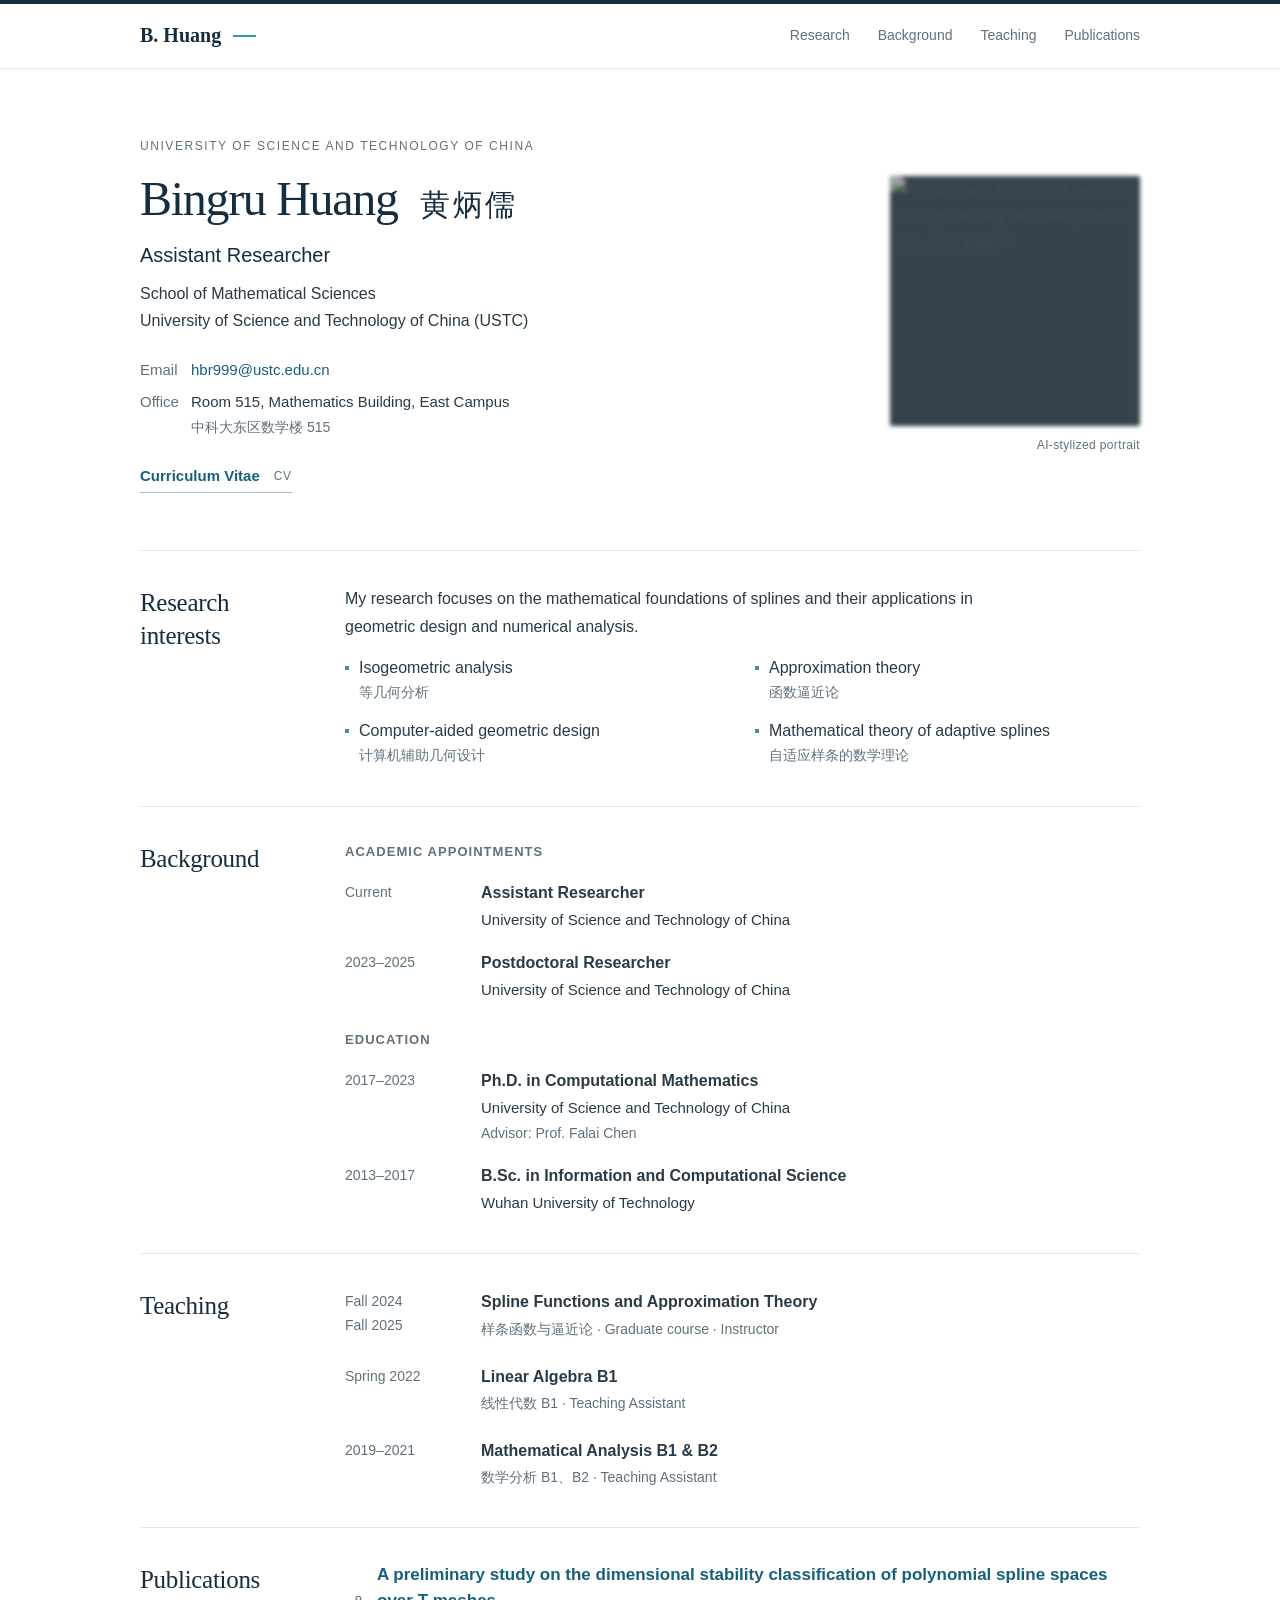
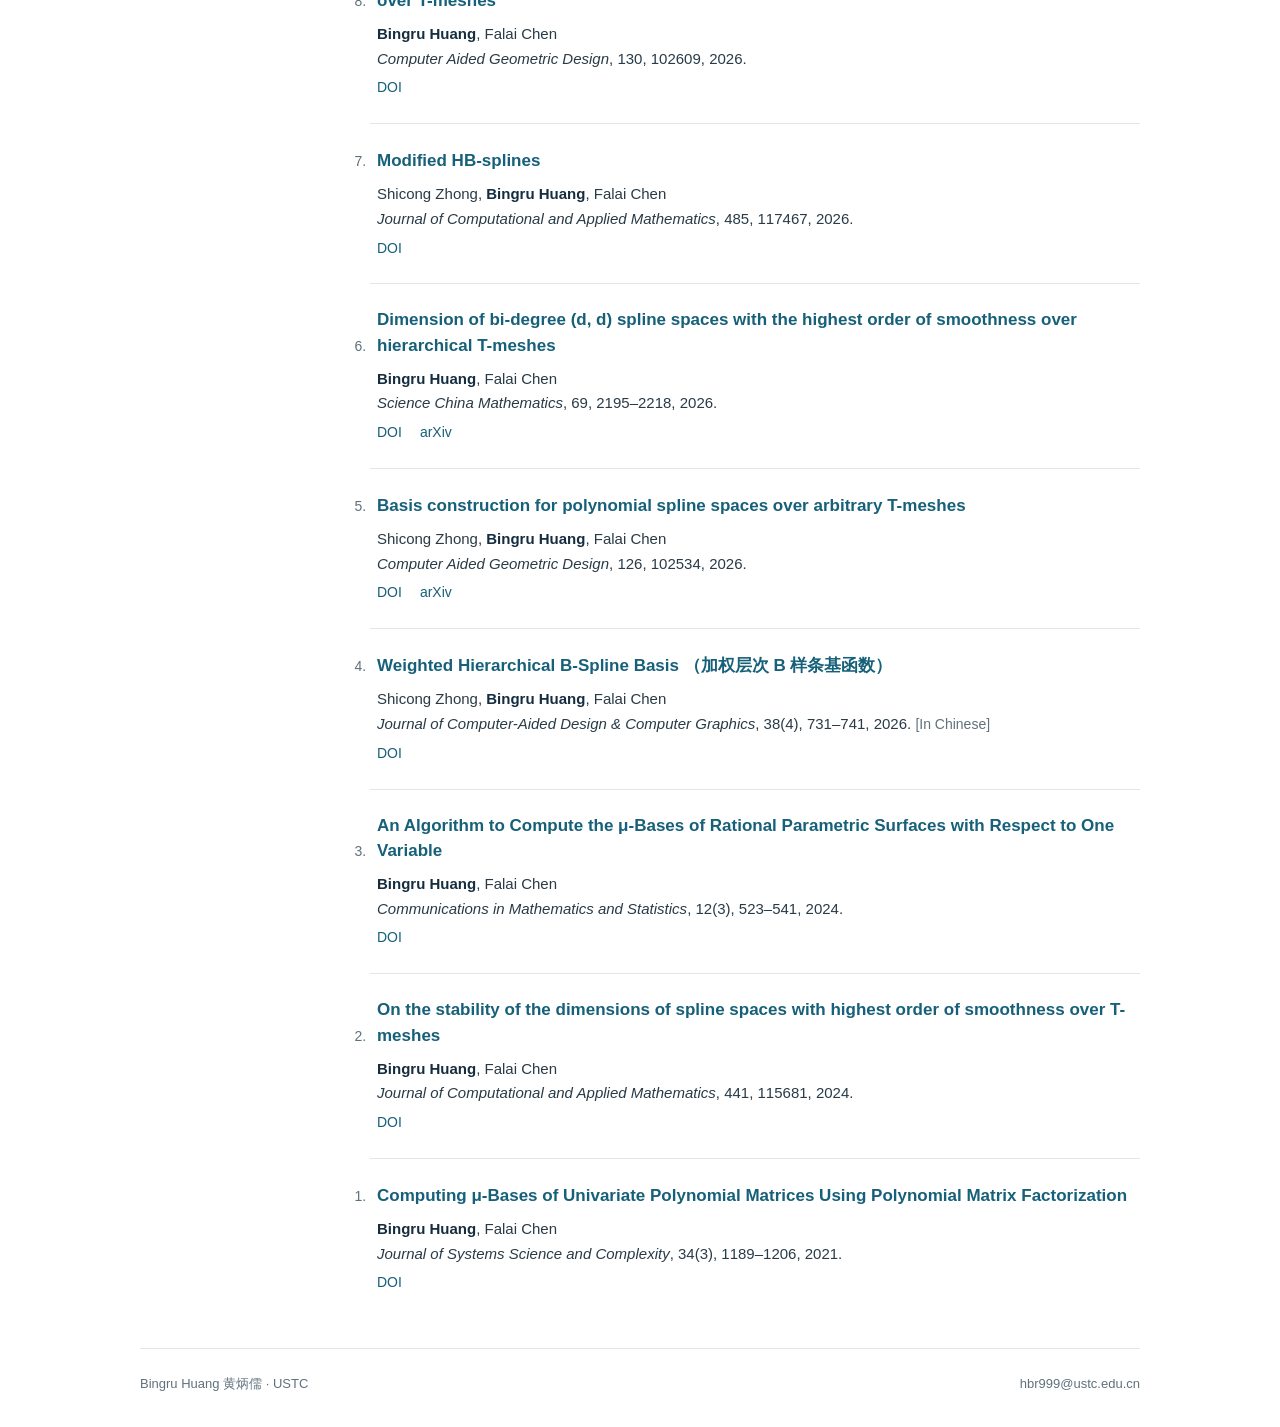
==== index.html @ 9e071af8 "Add personal homepage" ====
<!doctype html>
<html lang="en">
<head>
  <meta charset="utf-8">
  <meta name="viewport" content="width=device-width, initial-scale=1">
  <meta name="description" content="Bingru Huang (黄炳儒), Assistant Researcher at USTC. Research in isogeometric analysis, approximation theory, computer-aided geometric design, and adaptive splines.">
  <meta name="theme-color" content="#142d40">
  <title>Bingru Huang · 黄炳儒 | USTC</title>
  <link rel="icon" type="image/svg+xml" href="data:image/svg+xml,%3Csvg xmlns='http://www.w3.org/2000/svg' viewBox='0 0 64 64'%3E%3Crect width='64' height='64' rx='10' fill='%23142d40'/%3E%3Cpath d='M19 16v32m26-32v32M19 32h26' fill='none' stroke='%23e3f6f8' stroke-width='6'/%3E%3C/svg%3E">
  <link rel="stylesheet" href="styles.css">
  <script src="site.js" defer></script>
</head>
<body>
  <a class="skip-link" href="#main">Skip to content</a>
  <header class="site-header">
    <div class="header-inner">
      <a class="wordmark" href="#about" aria-label="Bingru Huang, home">B. Huang<span class="wordmark-rule" aria-hidden="true"></span></a>
      <nav aria-label="Main navigation">
        <a href="#research">Research</a>
        <a href="#background">Background</a>
        <a href="#teaching">Teaching</a>
        <a href="#publications">Publications</a>
      </nav>
    </div>
  </header>

  <main id="main">
    <section class="profile" id="about" aria-labelledby="name">
      <div class="profile-copy">
        <p class="eyebrow">UNIVERSITY OF SCIENCE AND TECHNOLOGY OF CHINA</p>
        <h1 id="name">Bingru Huang <span lang="zh-CN">黄炳儒</span></h1>
        <p class="position">Assistant Researcher</p>
        <p class="affiliation">School of Mathematical Sciences<br><a href="https://en.ustc.edu.cn/">University of Science and Technology of China (USTC)</a></p>
        <dl class="contact">
          <div><dt>Email</dt><dd><a href="mailto:hbr999@ustc.edu.cn">hbr999@ustc.edu.cn</a></dd></div>
          <div><dt>Office</dt><dd>Room 515, Mathematics Building, East Campus<br><span lang="zh-CN" class="chinese-address">中科大东区数学楼 515</span></dd></div>
        </dl>
        <a class="cv-link" href="cv.html" data-cv-link>Curriculum Vitae <span>CV</span></a>
      </div>
      <figure class="portrait">
        <img src="assets/portrait.png" width="1024" height="1024" alt="An abstract, AI-stylized portrait of Bingru Huang dissolving into a dark pixel pattern.">
        <figcaption>AI-stylized portrait</figcaption>
      </figure>
    </section>

    <section class="section-row" id="research" aria-labelledby="research-title">
      <h2 id="research-title">Research interests</h2>
      <div class="section-content">
        <p class="research-intro">My research focuses on the mathematical foundations of splines and their applications in geometric design and numerical analysis.</p>
        <ul class="interests">
          <li>Isogeometric analysis <span lang="zh-CN">等几何分析</span></li>
          <li>Approximation theory <span lang="zh-CN">函数逼近论</span></li>
          <li>Computer-aided geometric design <span lang="zh-CN">计算机辅助几何设计</span></li>
          <li>Mathematical theory of adaptive splines <span lang="zh-CN">自适应样条的数学理论</span></li>
        </ul>
      </div>
    </section>

    <section class="section-row" id="background" aria-labelledby="background-title">
      <h2 id="background-title">Background</h2>
      <div class="section-content">
        <h3 class="subheading">Academic appointments</h3>
        <div class="timeline-entry"><span class="date">Current</span><div><strong>Assistant Researcher</strong><p>University of Science and Technology of China</p></div></div>
        <div class="timeline-entry"><span class="date">2023–2025</span><div><strong>Postdoctoral Researcher</strong><p>University of Science and Technology of China</p></div></div>
        <h3 class="subheading education-heading">Education</h3>
        <div class="timeline-entry"><span class="date">2017–2023</span><div><strong>Ph.D. in Computational Mathematics</strong><p>University of Science and Technology of China<br><span class="secondary">Advisor: Prof. Falai Chen</span></p></div></div>
        <div class="timeline-entry"><span class="date">2013–2017</span><div><strong>B.Sc. in Information and Computational Science</strong><p>Wuhan University of Technology</p></div></div>
      </div>
    </section>

    <section class="section-row" id="teaching" aria-labelledby="teaching-title">
      <h2 id="teaching-title">Teaching</h2>
      <div class="section-content teaching-list">
        <div class="teaching-entry"><span class="date">Fall 2024<br>Fall 2025</span><div><strong>Spline Functions and Approximation Theory</strong><p><span lang="zh-CN">样条函数与逼近论</span> · Graduate course · Instructor</p></div></div>
        <div class="teaching-entry"><span class="date">Spring 2022</span><div><strong>Linear Algebra B1</strong><p><span lang="zh-CN">线性代数 B1</span> · Teaching Assistant</p></div></div>
        <div class="teaching-entry"><span class="date">2019–2021</span><div><strong>Mathematical Analysis B1 &amp; B2</strong><p><span lang="zh-CN">数学分析 B1、B2</span> · Teaching Assistant</p></div></div>
      </div>
    </section>

    <section class="section-row publications-section" id="publications" aria-labelledby="publications-title">
      <h2 id="publications-title">Publications</h2>
      <div class="section-content">
        <ol class="publications" reversed>
          <li id="pub-stability-2026">
            <a class="paper-title" href="https://doi.org/10.1016/j.cagd.2026.102609">A preliminary study on the dimensional stability classification of polynomial spline spaces over T-meshes</a>
            <p class="authors"><strong>Bingru Huang</strong>, Falai Chen</p>
            <p class="venue"><cite>Computer Aided Geometric Design</cite>, 130, 102609, 2026.</p>
            <div class="paper-links"><a href="https://doi.org/10.1016/j.cagd.2026.102609">DOI</a><a hidden data-optional-pdf href="files/errata/cagd-2026-stability.pdf">Errata (PDF)</a></div>
          </li>
          <li id="pub-mhb-2026">
            <a class="paper-title" href="https://doi.org/10.1016/j.cam.2026.117467">Modified HB-splines</a>
            <p class="authors">Shicong Zhong, <strong>Bingru Huang</strong>, Falai Chen</p>
            <p class="venue"><cite>Journal of Computational and Applied Mathematics</cite>, 485, 117467, 2026.</p>
            <div class="paper-links"><a href="https://doi.org/10.1016/j.cam.2026.117467">DOI</a><a hidden data-optional-pdf href="files/errata/mhb-2026.pdf">Errata (PDF)</a></div>
          </li>
          <li id="pub-hierarchical-2026">
            <a class="paper-title" href="https://doi.org/10.1007/s11425-023-2499-9">Dimension of bi-degree (d, d) spline spaces with the highest order of smoothness over hierarchical T-meshes</a>
            <p class="authors"><strong>Bingru Huang</strong>, Falai Chen</p>
            <p class="venue"><cite>Science China Mathematics</cite>, 69, 2195–2218, 2026.</p>
            <div class="paper-links"><a href="https://doi.org/10.1007/s11425-023-2499-9">DOI</a><a href="https://arxiv.org/abs/2507.11047">arXiv</a><a hidden data-optional-pdf href="files/errata/scm-2026.pdf">Errata (PDF)</a></div>
          </li>
          <li id="pub-basis-2026">
            <a class="paper-title" href="https://doi.org/10.1016/j.cagd.2026.102534">Basis construction for polynomial spline spaces over arbitrary T-meshes</a>
            <p class="authors">Shicong Zhong, <strong>Bingru Huang</strong>, Falai Chen</p>
            <p class="venue"><cite>Computer Aided Geometric Design</cite>, 126, 102534, 2026.</p>
            <div class="paper-links"><a href="https://doi.org/10.1016/j.cagd.2026.102534">DOI</a><a href="https://arxiv.org/abs/2508.12950">arXiv</a><a hidden data-optional-pdf href="files/errata/pt-splines-2026.pdf">Errata (PDF)</a></div>
          </li>
          <li id="pub-weighted-2026">
            <a class="paper-title" href="https://doi.org/10.3724/SP.J.1089.2024-00337">Weighted Hierarchical B-Spline Basis <span lang="zh-CN">（加权层次 B 样条基函数）</span></a>
            <p class="authors">Shicong Zhong, <strong>Bingru Huang</strong>, Falai Chen</p>
            <p class="venue"><cite>Journal of Computer-Aided Design &amp; Computer Graphics</cite>, 38(4), 731–741, 2026. <span class="secondary">[In Chinese]</span></p>
            <div class="paper-links"><a href="https://doi.org/10.3724/SP.J.1089.2024-00337">DOI</a><a hidden data-optional-pdf href="files/errata/weighted-hb-2026.pdf">Errata (PDF)</a></div>
          </li>
          <li id="pub-mubases-2024">
            <a class="paper-title" href="https://doi.org/10.1007/s40304-022-00300-y">An Algorithm to Compute the μ-Bases of Rational Parametric Surfaces with Respect to One Variable</a>
            <p class="authors"><strong>Bingru Huang</strong>, Falai Chen</p>
            <p class="venue"><cite>Communications in Mathematics and Statistics</cite>, 12(3), 523–541, 2024.</p>
            <div class="paper-links"><a href="https://doi.org/10.1007/s40304-022-00300-y">DOI</a><a hidden data-optional-pdf href="files/errata/mu-surfaces-2024.pdf">Errata (PDF)</a></div>
          </li>
          <li id="pub-stability-2024">
            <a class="paper-title" href="https://doi.org/10.1016/j.cam.2023.115681">On the stability of the dimensions of spline spaces with highest order of smoothness over T-meshes</a>
            <p class="authors"><strong>Bingru Huang</strong>, Falai Chen</p>
            <p class="venue"><cite>Journal of Computational and Applied Mathematics</cite>, 441, 115681, 2024.</p>
            <div class="paper-links"><a href="https://doi.org/10.1016/j.cam.2023.115681">DOI</a><a hidden data-optional-pdf href="files/errata/jcam-2024.pdf">Errata (PDF)</a></div>
          </li>
          <li id="pub-mubases-2021">
            <a class="paper-title" href="https://doi.org/10.1007/s11424-020-9314-6">Computing μ-Bases of Univariate Polynomial Matrices Using Polynomial Matrix Factorization</a>
            <p class="authors"><strong>Bingru Huang</strong>, Falai Chen</p>
            <p class="venue"><cite>Journal of Systems Science and Complexity</cite>, 34(3), 1189–1206, 2021.</p>
            <div class="paper-links"><a href="https://doi.org/10.1007/s11424-020-9314-6">DOI</a><a hidden data-optional-pdf href="files/errata/mu-matrices-2021.pdf">Errata (PDF)</a></div>
          </li>
        </ol>
      </div>
    </section>
  </main>
  <footer class="site-footer"><p>Bingru Huang <span lang="zh-CN">黄炳儒</span> · USTC</p><a href="mailto:hbr999@ustc.edu.cn">hbr999@ustc.edu.cn</a></footer>
</body>
</html>
---- styles.css ----
:root{color-scheme:light;--ink:#152d3e;--text:#293b47;--muted:#60717c;--link:#176079;--line:#e0e7eb;--accent:#3197a5;--paper:#fff}
*{box-sizing:border-box}html{scroll-behavior:smooth;scroll-padding-top:100px}body{margin:0;background:var(--paper);color:var(--text);font:16px/1.7 -apple-system,BlinkMacSystemFont,"Segoe UI","Microsoft YaHei",Arial,sans-serif;border-top:4px solid var(--ink)}a{color:var(--link);text-decoration:none;text-underline-offset:4px}a:hover{text-decoration:underline}a:focus-visible{outline:2px solid var(--accent);outline-offset:5px}p,h1,h2,h3,figure,dl{margin:0}strong{font-weight:600}[hidden]{display:none!important}.skip-link{position:absolute;left:16px;top:-80px;z-index:5;background:white;padding:10px 16px}.skip-link:focus{top:10px}.site-header{border-bottom:1px solid var(--line);background:#fff;position:sticky;top:0;z-index:2}.header-inner{max-width:1060px;margin:auto;padding:20px 30px;display:flex;align-items:center;justify-content:space-between;gap:30px}.wordmark{font:600 20px Georgia,"Times New Roman",serif;color:var(--ink);display:flex;gap:12px;align-items:center;white-space:nowrap}.wordmark-rule{width:23px;height:2px;background:var(--accent)}nav{display:flex;gap:28px;font-size:14px}nav a{color:var(--muted)}nav a:hover{color:var(--link)}main{max-width:1060px;padding:0 30px;margin:auto}.profile{display:grid;grid-template-columns:minmax(0,1fr) 250px;gap:64px;padding:67px 0 57px;align-items:center}.eyebrow{font-size:12px;letter-spacing:.13em;color:var(--muted);margin-bottom:14px;line-height:1.7}h1{font:normal 48px/1.2 Georgia,"Times New Roman",serif;letter-spacing:-1.3px;color:var(--ink);margin-bottom:10px}h1 span{font:normal 30px/1.5 "Songti SC","SimSun",serif;letter-spacing:.08em;display:inline-block;white-space:nowrap;margin-left:12px}.position{font-size:20px;color:var(--ink);margin-bottom:8px}.affiliation{line-height:1.7}.affiliation a{color:var(--text)}.contact{font-size:15px;margin-top:23px}.contact>div{display:grid;grid-template-columns:51px 1fr;margin-bottom:6px}.contact dt{color:var(--muted)}.contact dd{margin:0}.chinese-address{font-size:14px;color:var(--muted)}.cv-link{display:inline-flex;align-items:center;gap:14px;border-bottom:1px solid #a8bfc7;padding:4px 0;margin-top:13px;font-size:15px;font-weight:600}.cv-link span{font-size:12px;font-weight:500;letter-spacing:.05em;color:var(--muted)}.portrait{align-self:center;transform:translateY(1px)}.portrait img{display:block;width:250px;height:250px;object-fit:cover;background:#142d40;border-radius:2px}.portrait figcaption{font-size:12px;color:var(--muted);margin-top:9px;letter-spacing:.03em;text-align:right}.section-row{display:grid;grid-template-columns:170px minmax(0,1fr);gap:35px;border-top:1px solid var(--line);padding:34px 0 38px}h2{font:normal 25px/1.3 Georgia,"Times New Roman",serif;color:var(--ink);padding-top:2px;letter-spacing:-.3px}.research-intro{margin-bottom:14px;max-width:700px}.interests{padding:0;margin:0;list-style:none;display:grid;grid-template-columns:1fr 1fr;gap:12px 25px}.interests li{padding-left:14px;position:relative;font-size:16px}.interests li:before{content:"";position:absolute;left:0;top:12px;width:4px;height:4px;background:var(--accent)}.interests span{display:block;font-size:14px;color:var(--muted)}.subheading{font-size:13px;font-weight:600;text-transform:uppercase;letter-spacing:.08em;color:var(--muted);margin-bottom:16px}.education-heading{margin-top:26px}.timeline-entry,.teaching-entry{display:grid;grid-template-columns:116px minmax(0,1fr);gap:20px;margin-top:16px}.date{font-size:14px;color:var(--muted);white-space:nowrap;padding-top:2px;font-variant-numeric:tabular-nums}.timeline-entry p,.teaching-entry p{font-size:15px;line-height:1.65;margin-top:2px}.secondary{color:var(--muted);font-size:14px}.teaching-entry:first-child{margin-top:0}.teaching-entry+.teaching-entry{margin-top:22px}.teaching-entry p{color:var(--muted);font-size:14px}.publications{margin:0;padding-left:25px}.publications>li{padding:0 0 23px 7px;margin:0 0 23px;border-bottom:1px solid var(--line)}.publications>li:last-child{border:0;margin-bottom:0;padding-bottom:0}.publications>li::marker{color:var(--muted);font-size:14px;font-variant-numeric:tabular-nums}.paper-title{font-size:17px;font-weight:600;line-height:1.5;display:inline-block}.authors{font-size:15px;margin-top:7px}.authors strong{color:var(--ink)}.venue{font-size:15px;line-height:1.65}.paper-links{display:flex;gap:18px;flex-wrap:wrap;font-size:14px;margin-top:5px}.paper-links a[data-optional-pdf]{color:#815128}.site-footer{max-width:1000px;margin:15px auto 0;padding:24px 0 32px;display:flex;justify-content:space-between;border-top:1px solid var(--line);font-size:13px;color:var(--muted)}.site-footer a{color:var(--muted)}.cv-page{max-width:660px;padding:70px 28px;margin:0 auto}.cv-page h1{margin:20px 0;font-size:38px}.cv-page p{margin:14px 0}.back-link{font-size:14px}.cv-page .cv-owner{font:24px Georgia,serif}.cv-page .cv-message{padding:22px 0;border-top:1px solid var(--line);border-bottom:1px solid var(--line);margin:28px 0}
@media(max-width:850px){.profile{gap:30px;grid-template-columns:minmax(0,1fr) 210px}.portrait img{width:210px;height:210px}h1{font-size:42px}h1 span{margin-left:0;display:block;font-size:25px;margin-top:4px}.section-row{grid-template-columns:140px minmax(0,1fr);gap:25px}.interests{grid-template-columns:1fr}.site-footer{margin:15px 30px 0}.timeline-entry,.teaching-entry{grid-template-columns:100px minmax(0,1fr);gap:13px}}
@media(max-width:620px){html{scroll-padding-top:120px}.header-inner{display:block;padding:14px 22px 12px}.wordmark{font-size:19px;margin-bottom:10px}nav{gap:0;justify-content:space-between;font-size:13px;flex-wrap:wrap;row-gap:8px}main{padding:0 22px}.profile{grid-template-columns:minmax(0,1fr);padding:34px 0;gap:27px}.profile-copy{min-width:0}.eyebrow{font-size:12px;letter-spacing:.1em}h1{font-size:40px}h1 span{display:inline-block;font-size:24px;margin-left:10px}.position{font-size:18px}.portrait{grid-row:2;justify-self:start;width:100%;display:flex;align-items:flex-end;gap:12px}.portrait img{width:150px;height:150px}.portrait figcaption{text-align:left;max-width:95px;font-size:12px;margin-bottom:3px}.section-row{display:block;padding:28px 0}h2{font-size:25px;margin-bottom:20px}h2 br{display:none}h2 br:after{content:" "}.interests{gap:12px}.timeline-entry,.teaching-entry{grid-template-columns:88px minmax(0,1fr);gap:15px}.date{font-size:13px}.timeline-entry strong,.teaching-entry strong{font-size:15px}.subheading{font-size:12px}.publications{padding-left:22px}.publications>li{padding-left:3px}.paper-title{font-size:16px}.authors,.venue{font-size:14px}.site-footer{margin:0 22px;display:block;padding:22px 0 28px}.site-footer a{display:inline-block;margin-top:4px}}
.portrait img{filter:blur(2px) contrast(.60) brightness(.85)}
@media(prefers-reduced-motion:reduce){html{scroll-behavior:auto}}@media print{.site-header,.skip-link,.paper-links,.cv-link{display:none}body{border:0;font-size:11pt}main{padding:0;max-width:none}.profile{padding:0 0 22px;grid-template-columns:1fr 140px;gap:20px}.portrait img{width:140px;height:140px}.portrait figcaption{font-size:9pt}.section-row{padding:20px 0;grid-template-columns:140px 1fr}.paper-title{color:#000}.publications>li{break-inside:avoid}.site-footer{margin:0}.interests{grid-template-columns:1fr 1fr}}
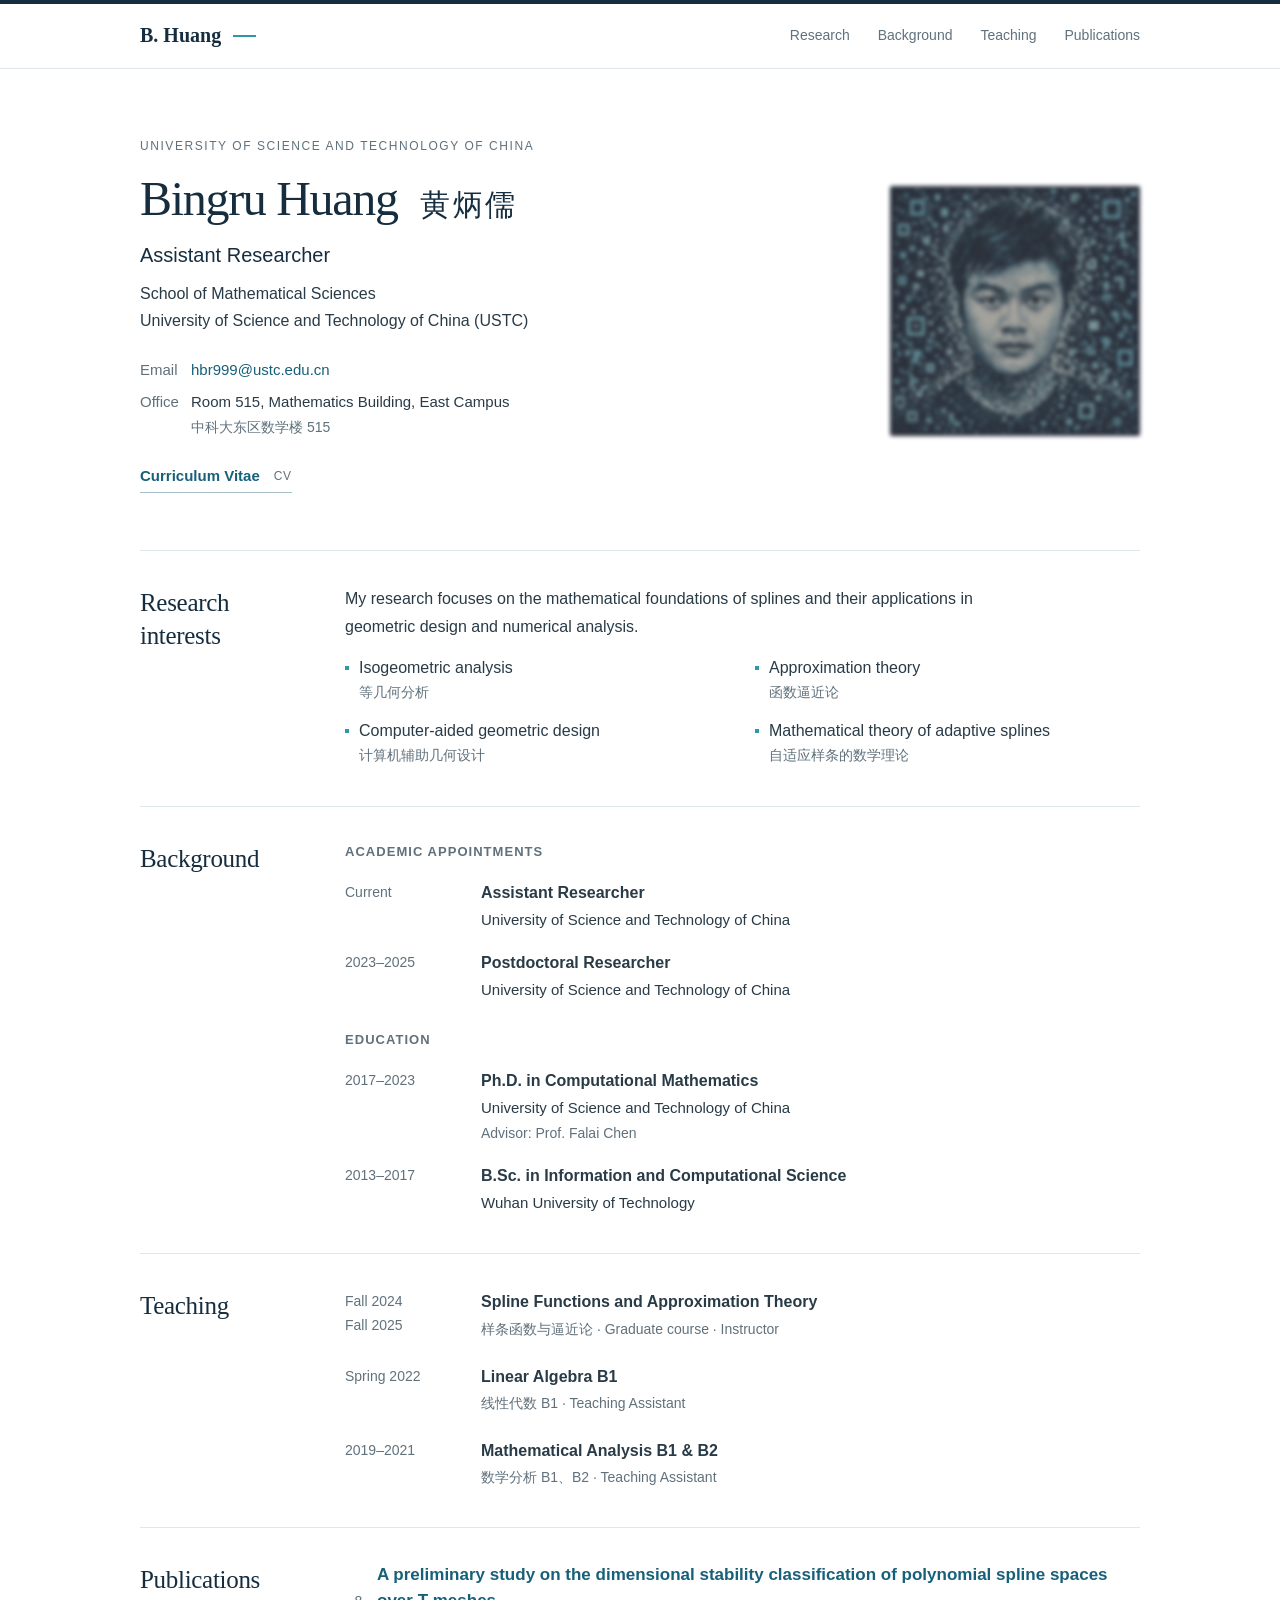
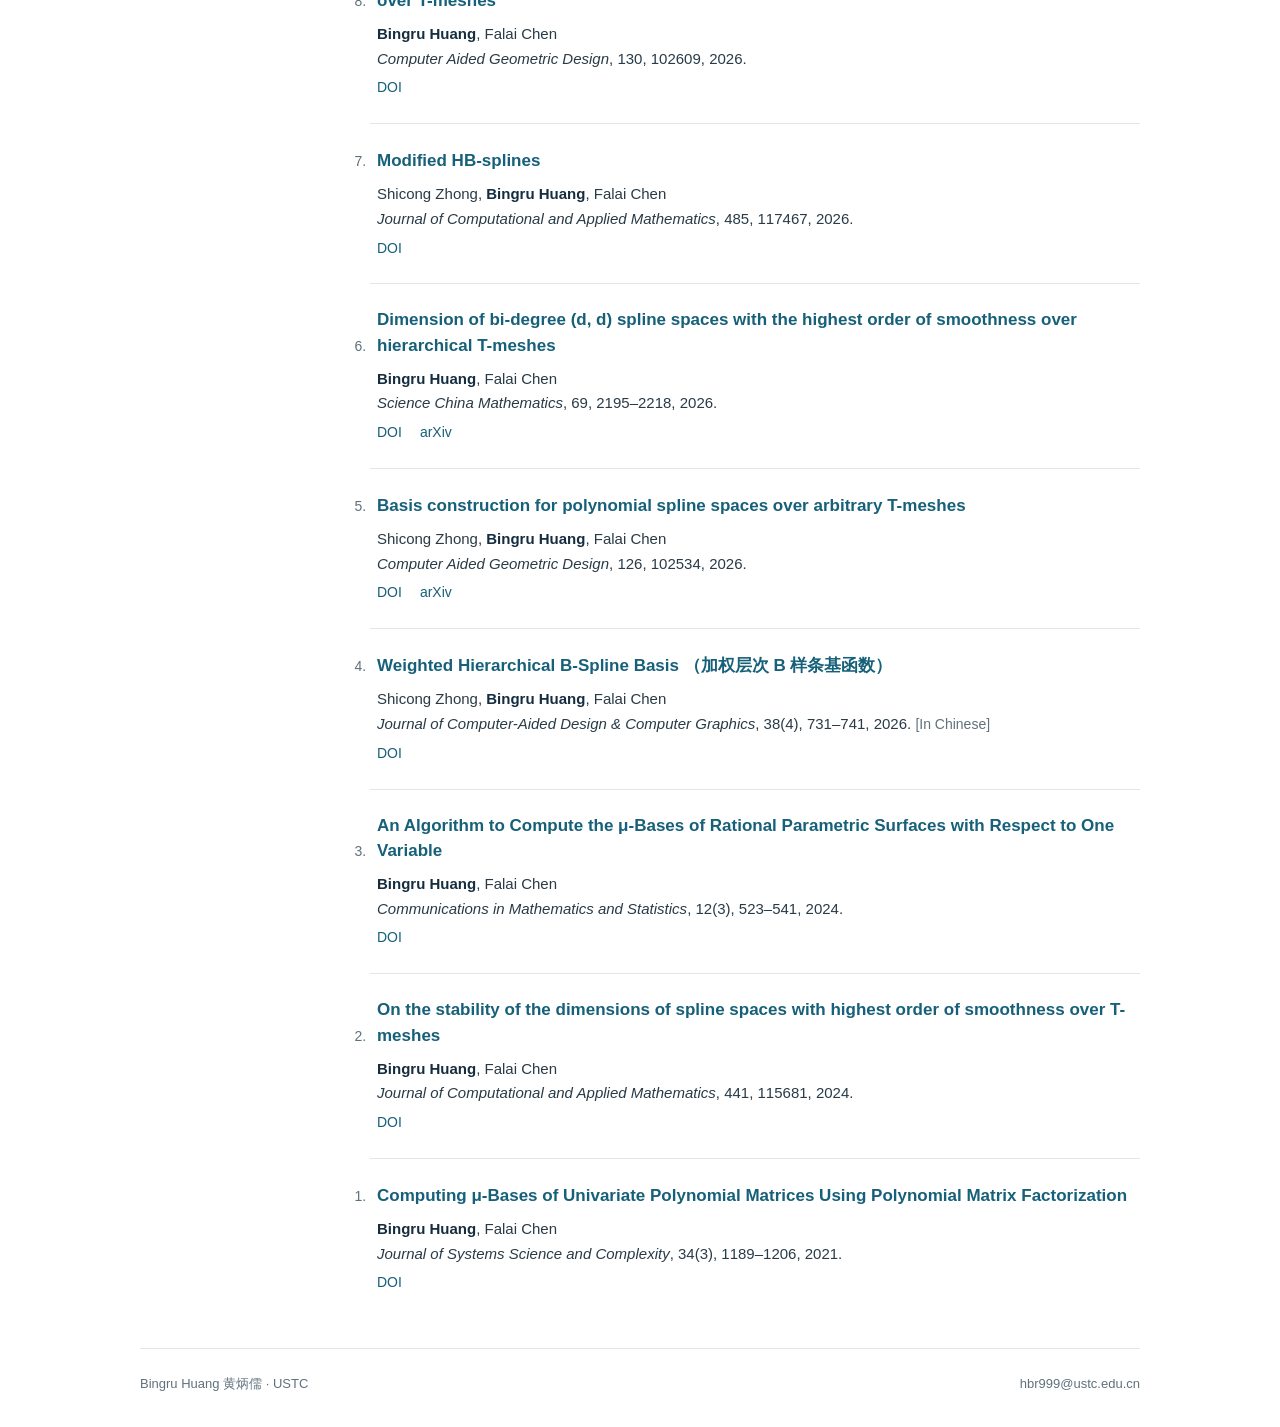
==== commit f781955b: "Update index.html" ====
--- a/index.html
+++ b/index.html
@@ -38,8 +38,8 @@
         <a class="cv-link" href="cv.html" data-cv-link>Curriculum Vitae <span>CV</span></a>
       </div>
       <figure class="portrait">
-        <img src="assets/portrait.png" width="1024" height="1024" alt="An abstract, AI-stylized portrait of Bingru Huang dissolving into a dark pixel pattern.">
-        <figcaption>AI-stylized portrait</figcaption>
+        <img src="assets/portrait.png" width="1024" height="1024" alt="An abstract, Bingru Huang dissolving into a dark pixel pattern.">
+        <figcaption></figcaption>
       </figure>
     </section>
 
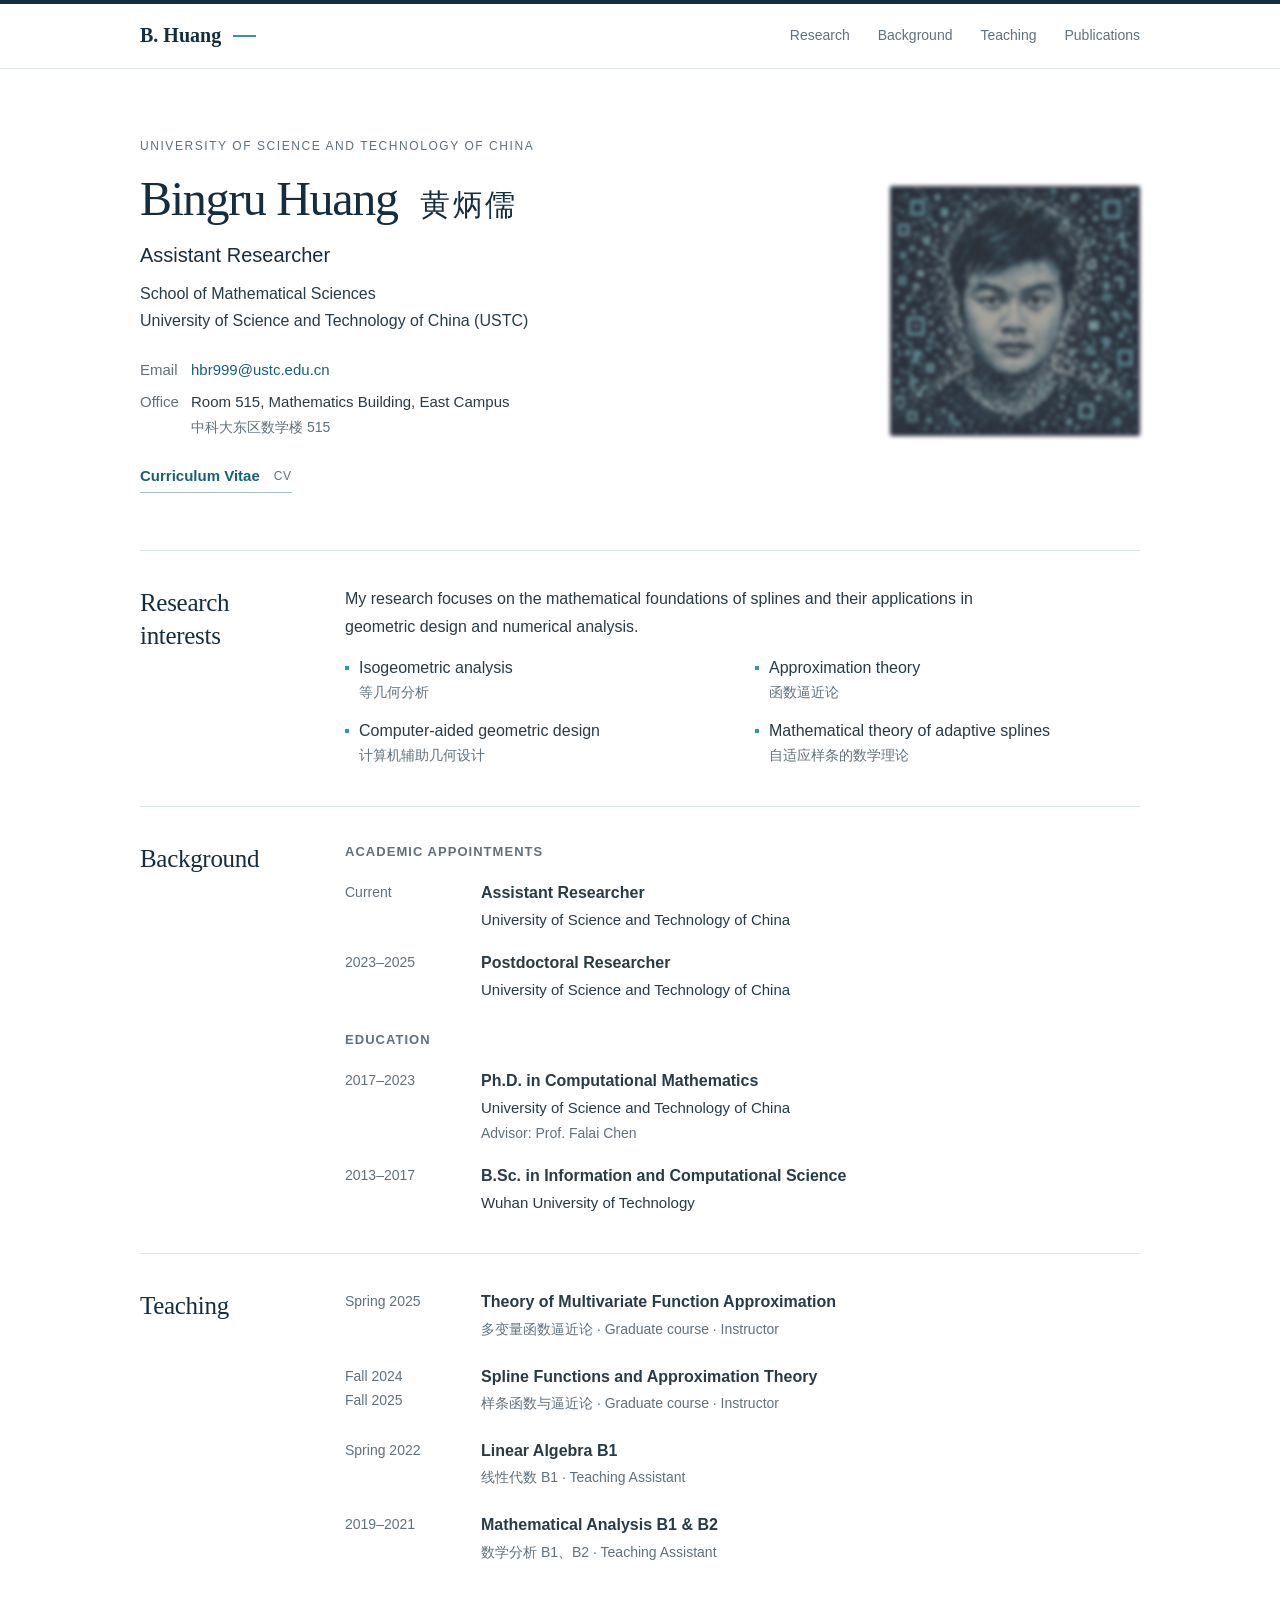
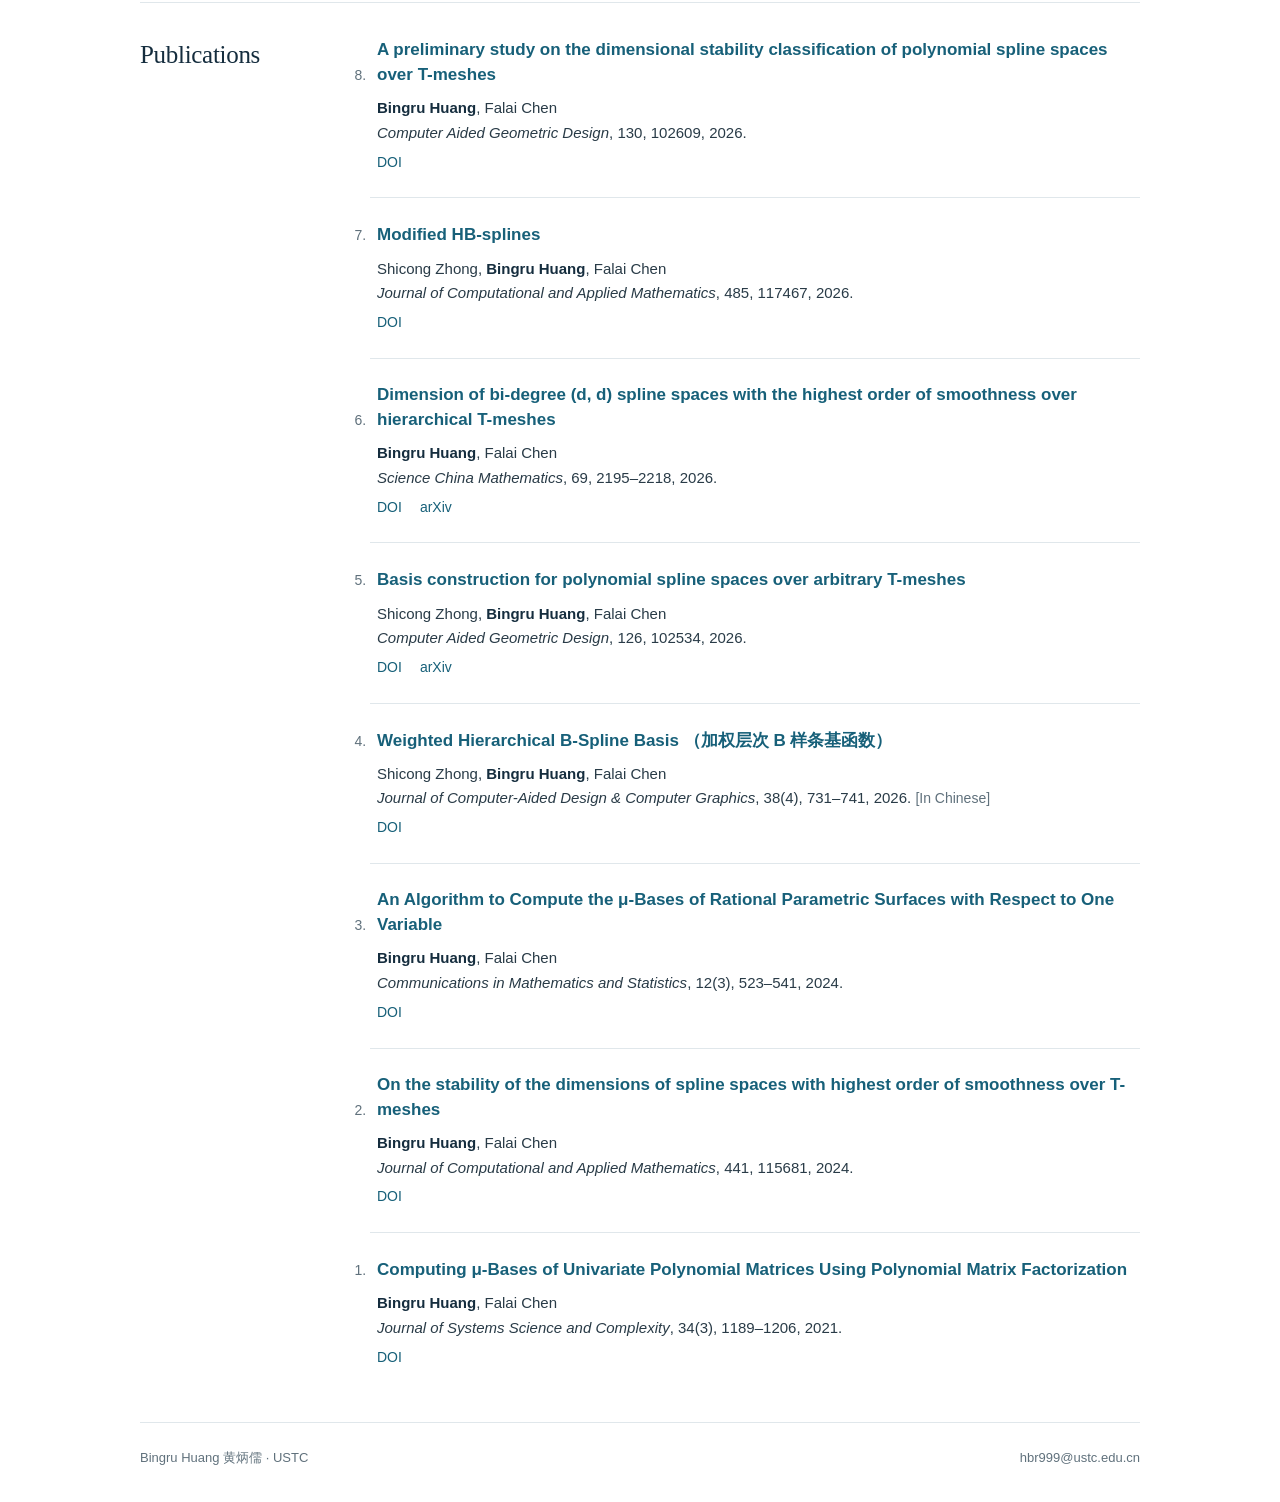
==== commit 34013e42: "Update index.html" ====
--- a/index.html
+++ b/index.html
@@ -71,6 +71,7 @@
     <section class="section-row" id="teaching" aria-labelledby="teaching-title">
       <h2 id="teaching-title">Teaching</h2>
       <div class="section-content teaching-list">
+        <div class="teaching-entry"><span class="date">Spring 2025</span><div><strong>Theory of Multivariate Function Approximation</strong><p><span lang="zh-CN">多变量函数逼近论</span> · Graduate course · Instructor</p></div></div>
         <div class="teaching-entry"><span class="date">Fall 2024<br>Fall 2025</span><div><strong>Spline Functions and Approximation Theory</strong><p><span lang="zh-CN">样条函数与逼近论</span> · Graduate course · Instructor</p></div></div>
         <div class="teaching-entry"><span class="date">Spring 2022</span><div><strong>Linear Algebra B1</strong><p><span lang="zh-CN">线性代数 B1</span> · Teaching Assistant</p></div></div>
         <div class="teaching-entry"><span class="date">2019–2021</span><div><strong>Mathematical Analysis B1 &amp; B2</strong><p><span lang="zh-CN">数学分析 B1、B2</span> · Teaching Assistant</p></div></div>
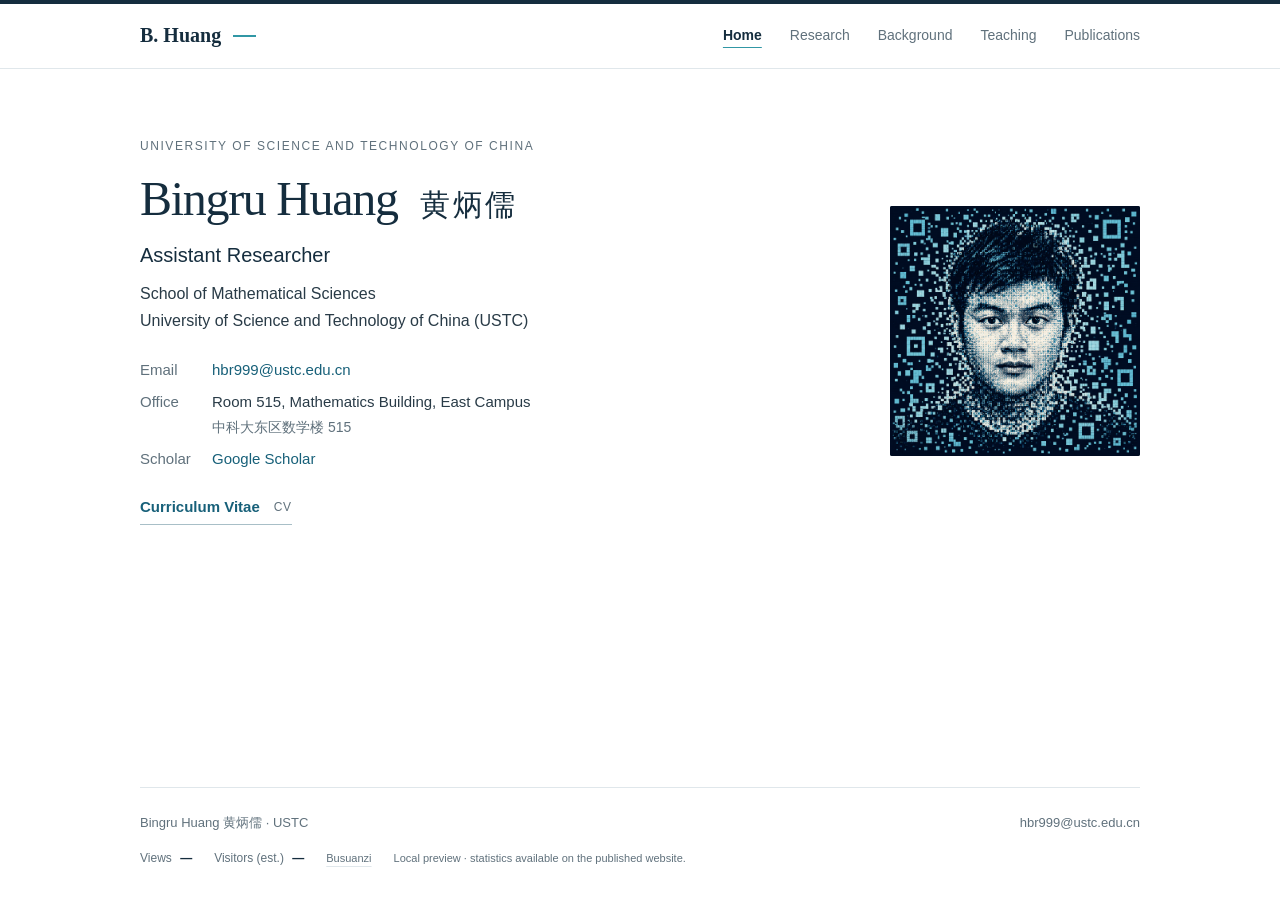
==== commit 61196f8e: "Add files" ====
--- a/index.html
+++ b/index.html
@@ -1,139 +1,58 @@
-<!doctype html>
-<html lang="en">
-<head>
-  <meta charset="utf-8">
-  <meta name="viewport" content="width=device-width, initial-scale=1">
-  <meta name="description" content="Bingru Huang (黄炳儒), Assistant Researcher at USTC. Research in isogeometric analysis, approximation theory, computer-aided geometric design, and adaptive splines.">
-  <meta name="theme-color" content="#142d40">
-  <title>Bingru Huang · 黄炳儒 | USTC</title>
-  <link rel="icon" type="image/svg+xml" href="data:image/svg+xml,%3Csvg xmlns='http://www.w3.org/2000/svg' viewBox='0 0 64 64'%3E%3Crect width='64' height='64' rx='10' fill='%23142d40'/%3E%3Cpath d='M19 16v32m26-32v32M19 32h26' fill='none' stroke='%23e3f6f8' stroke-width='6'/%3E%3C/svg%3E">
-  <link rel="stylesheet" href="styles.css">
-  <script src="site.js" defer></script>
-</head>
-<body>
-  <a class="skip-link" href="#main">Skip to content</a>
-  <header class="site-header">
-    <div class="header-inner">
-      <a class="wordmark" href="#about" aria-label="Bingru Huang, home">B. Huang<span class="wordmark-rule" aria-hidden="true"></span></a>
-      <nav aria-label="Main navigation">
-        <a href="#research">Research</a>
-        <a href="#background">Background</a>
-        <a href="#teaching">Teaching</a>
-        <a href="#publications">Publications</a>
-      </nav>
-    </div>
-  </header>
-
-  <main id="main">
-    <section class="profile" id="about" aria-labelledby="name">
-      <div class="profile-copy">
-        <p class="eyebrow">UNIVERSITY OF SCIENCE AND TECHNOLOGY OF CHINA</p>
-        <h1 id="name">Bingru Huang <span lang="zh-CN">黄炳儒</span></h1>
-        <p class="position">Assistant Researcher</p>
-        <p class="affiliation">School of Mathematical Sciences<br><a href="https://en.ustc.edu.cn/">University of Science and Technology of China (USTC)</a></p>
-        <dl class="contact">
-          <div><dt>Email</dt><dd><a href="mailto:hbr999@ustc.edu.cn">hbr999@ustc.edu.cn</a></dd></div>
-          <div><dt>Office</dt><dd>Room 515, Mathematics Building, East Campus<br><span lang="zh-CN" class="chinese-address">中科大东区数学楼 515</span></dd></div>
-        </dl>
-        <a class="cv-link" href="cv.html" data-cv-link>Curriculum Vitae <span>CV</span></a>
-      </div>
-      <figure class="portrait">
-        <img src="assets/portrait.png" width="1024" height="1024" alt="An abstract, Bingru Huang dissolving into a dark pixel pattern.">
-        <figcaption></figcaption>
-      </figure>
-    </section>
-
-    <section class="section-row" id="research" aria-labelledby="research-title">
-      <h2 id="research-title">Research interests</h2>
-      <div class="section-content">
-        <p class="research-intro">My research focuses on the mathematical foundations of splines and their applications in geometric design and numerical analysis.</p>
-        <ul class="interests">
-          <li>Isogeometric analysis <span lang="zh-CN">等几何分析</span></li>
-          <li>Approximation theory <span lang="zh-CN">函数逼近论</span></li>
-          <li>Computer-aided geometric design <span lang="zh-CN">计算机辅助几何设计</span></li>
-          <li>Mathematical theory of adaptive splines <span lang="zh-CN">自适应样条的数学理论</span></li>
-        </ul>
-      </div>
-    </section>
-
-    <section class="section-row" id="background" aria-labelledby="background-title">
-      <h2 id="background-title">Background</h2>
-      <div class="section-content">
-        <h3 class="subheading">Academic appointments</h3>
-        <div class="timeline-entry"><span class="date">Current</span><div><strong>Assistant Researcher</strong><p>University of Science and Technology of China</p></div></div>
-        <div class="timeline-entry"><span class="date">2023–2025</span><div><strong>Postdoctoral Researcher</strong><p>University of Science and Technology of China</p></div></div>
-        <h3 class="subheading education-heading">Education</h3>
-        <div class="timeline-entry"><span class="date">2017–2023</span><div><strong>Ph.D. in Computational Mathematics</strong><p>University of Science and Technology of China<br><span class="secondary">Advisor: Prof. Falai Chen</span></p></div></div>
-        <div class="timeline-entry"><span class="date">2013–2017</span><div><strong>B.Sc. in Information and Computational Science</strong><p>Wuhan University of Technology</p></div></div>
-      </div>
-    </section>
-
-    <section class="section-row" id="teaching" aria-labelledby="teaching-title">
-      <h2 id="teaching-title">Teaching</h2>
-      <div class="section-content teaching-list">
-        <div class="teaching-entry"><span class="date">Spring 2025</span><div><strong>Theory of Multivariate Function Approximation</strong><p><span lang="zh-CN">多变量函数逼近论</span> · Graduate course · Instructor</p></div></div>
-        <div class="teaching-entry"><span class="date">Fall 2024<br>Fall 2025</span><div><strong>Spline Functions and Approximation Theory</strong><p><span lang="zh-CN">样条函数与逼近论</span> · Graduate course · Instructor</p></div></div>
-        <div class="teaching-entry"><span class="date">Spring 2022</span><div><strong>Linear Algebra B1</strong><p><span lang="zh-CN">线性代数 B1</span> · Teaching Assistant</p></div></div>
-        <div class="teaching-entry"><span class="date">2019–2021</span><div><strong>Mathematical Analysis B1 &amp; B2</strong><p><span lang="zh-CN">数学分析 B1、B2</span> · Teaching Assistant</p></div></div>
-      </div>
-    </section>
-
-    <section class="section-row publications-section" id="publications" aria-labelledby="publications-title">
-      <h2 id="publications-title">Publications</h2>
-      <div class="section-content">
-        <ol class="publications" reversed>
-          <li id="pub-stability-2026">
-            <a class="paper-title" href="https://doi.org/10.1016/j.cagd.2026.102609">A preliminary study on the dimensional stability classification of polynomial spline spaces over T-meshes</a>
-            <p class="authors"><strong>Bingru Huang</strong>, Falai Chen</p>
-            <p class="venue"><cite>Computer Aided Geometric Design</cite>, 130, 102609, 2026.</p>
-            <div class="paper-links"><a href="https://doi.org/10.1016/j.cagd.2026.102609">DOI</a><a hidden data-optional-pdf href="files/errata/cagd-2026-stability.pdf">Errata (PDF)</a></div>
-          </li>
-          <li id="pub-mhb-2026">
-            <a class="paper-title" href="https://doi.org/10.1016/j.cam.2026.117467">Modified HB-splines</a>
-            <p class="authors">Shicong Zhong, <strong>Bingru Huang</strong>, Falai Chen</p>
-            <p class="venue"><cite>Journal of Computational and Applied Mathematics</cite>, 485, 117467, 2026.</p>
-            <div class="paper-links"><a href="https://doi.org/10.1016/j.cam.2026.117467">DOI</a><a hidden data-optional-pdf href="files/errata/mhb-2026.pdf">Errata (PDF)</a></div>
-          </li>
-          <li id="pub-hierarchical-2026">
-            <a class="paper-title" href="https://doi.org/10.1007/s11425-023-2499-9">Dimension of bi-degree (d, d) spline spaces with the highest order of smoothness over hierarchical T-meshes</a>
-            <p class="authors"><strong>Bingru Huang</strong>, Falai Chen</p>
-            <p class="venue"><cite>Science China Mathematics</cite>, 69, 2195–2218, 2026.</p>
-            <div class="paper-links"><a href="https://doi.org/10.1007/s11425-023-2499-9">DOI</a><a href="https://arxiv.org/abs/2507.11047">arXiv</a><a hidden data-optional-pdf href="files/errata/scm-2026.pdf">Errata (PDF)</a></div>
-          </li>
-          <li id="pub-basis-2026">
-            <a class="paper-title" href="https://doi.org/10.1016/j.cagd.2026.102534">Basis construction for polynomial spline spaces over arbitrary T-meshes</a>
-            <p class="authors">Shicong Zhong, <strong>Bingru Huang</strong>, Falai Chen</p>
-            <p class="venue"><cite>Computer Aided Geometric Design</cite>, 126, 102534, 2026.</p>
-            <div class="paper-links"><a href="https://doi.org/10.1016/j.cagd.2026.102534">DOI</a><a href="https://arxiv.org/abs/2508.12950">arXiv</a><a hidden data-optional-pdf href="files/errata/pt-splines-2026.pdf">Errata (PDF)</a></div>
-          </li>
-          <li id="pub-weighted-2026">
-            <a class="paper-title" href="https://doi.org/10.3724/SP.J.1089.2024-00337">Weighted Hierarchical B-Spline Basis <span lang="zh-CN">（加权层次 B 样条基函数）</span></a>
-            <p class="authors">Shicong Zhong, <strong>Bingru Huang</strong>, Falai Chen</p>
-            <p class="venue"><cite>Journal of Computer-Aided Design &amp; Computer Graphics</cite>, 38(4), 731–741, 2026. <span class="secondary">[In Chinese]</span></p>
-            <div class="paper-links"><a href="https://doi.org/10.3724/SP.J.1089.2024-00337">DOI</a><a hidden data-optional-pdf href="files/errata/weighted-hb-2026.pdf">Errata (PDF)</a></div>
-          </li>
-          <li id="pub-mubases-2024">
-            <a class="paper-title" href="https://doi.org/10.1007/s40304-022-00300-y">An Algorithm to Compute the μ-Bases of Rational Parametric Surfaces with Respect to One Variable</a>
-            <p class="authors"><strong>Bingru Huang</strong>, Falai Chen</p>
-            <p class="venue"><cite>Communications in Mathematics and Statistics</cite>, 12(3), 523–541, 2024.</p>
-            <div class="paper-links"><a href="https://doi.org/10.1007/s40304-022-00300-y">DOI</a><a hidden data-optional-pdf href="files/errata/mu-surfaces-2024.pdf">Errata (PDF)</a></div>
-          </li>
-          <li id="pub-stability-2024">
-            <a class="paper-title" href="https://doi.org/10.1016/j.cam.2023.115681">On the stability of the dimensions of spline spaces with highest order of smoothness over T-meshes</a>
-            <p class="authors"><strong>Bingru Huang</strong>, Falai Chen</p>
-            <p class="venue"><cite>Journal of Computational and Applied Mathematics</cite>, 441, 115681, 2024.</p>
-            <div class="paper-links"><a href="https://doi.org/10.1016/j.cam.2023.115681">DOI</a><a hidden data-optional-pdf href="files/errata/jcam-2024.pdf">Errata (PDF)</a></div>
-          </li>
-          <li id="pub-mubases-2021">
-            <a class="paper-title" href="https://doi.org/10.1007/s11424-020-9314-6">Computing μ-Bases of Univariate Polynomial Matrices Using Polynomial Matrix Factorization</a>
-            <p class="authors"><strong>Bingru Huang</strong>, Falai Chen</p>
-            <p class="venue"><cite>Journal of Systems Science and Complexity</cite>, 34(3), 1189–1206, 2021.</p>
-            <div class="paper-links"><a href="https://doi.org/10.1007/s11424-020-9314-6">DOI</a><a hidden data-optional-pdf href="files/errata/mu-matrices-2021.pdf">Errata (PDF)</a></div>
-          </li>
-        </ol>
-      </div>
-    </section>
-  </main>
-  <footer class="site-footer"><p>Bingru Huang <span lang="zh-CN">黄炳儒</span> · USTC</p><a href="mailto:hbr999@ustc.edu.cn">hbr999@ustc.edu.cn</a></footer>
-</body>
-</html>
+<!doctype html>
+<html lang="en">
+<head>
+  <meta charset="utf-8">
+  <meta name="viewport" content="width=device-width, initial-scale=1">
+  <meta name="description" content="Bingru Huang (黄炳儒), Assistant Researcher at USTC. Research in isogeometric analysis, approximation theory, computer-aided geometric design, and adaptive splines.">
+  <meta name="theme-color" content="#142d40">
+  <title>Bingru Huang · 黄炳儒 | USTC</title>
+  <link rel="icon" type="image/svg+xml" href="data:image/svg+xml,%3Csvg xmlns='http://www.w3.org/2000/svg' viewBox='0 0 64 64'%3E%3Crect width='64' height='64' rx='10' fill='%23142d40'/%3E%3Cpath d='M19 16v32m26-32v32M19 32h26' fill='none' stroke='%23e3f6f8' stroke-width='6'/%3E%3C/svg%3E">
+  <link rel="stylesheet" href="styles.css">
+  <script src="site.js" defer></script>
+</head>
+<body class="home-page">
+  <a class="skip-link" href="#main">Skip to content</a>
+  <header class="site-header">
+    <div class="header-inner">
+      <a class="wordmark" href="index.html" aria-label="Bingru Huang, home">B. Huang<span class="wordmark-rule" aria-hidden="true"></span></a>
+      <nav aria-label="Main navigation">
+        <a href="index.html" aria-current="page">Home</a>
+        <a href="research.html">Research</a>
+        <a href="background.html">Background</a>
+        <a href="teaching.html">Teaching</a>
+        <a href="publications.html">Publications</a>
+      </nav>
+    </div>
+  </header>
+  <main id="main">
+<section class="profile" id="about" aria-labelledby="name">
+      <div class="profile-copy">
+        <p class="eyebrow">UNIVERSITY OF SCIENCE AND TECHNOLOGY OF CHINA</p>
+        <h1 id="name">Bingru Huang <span lang="zh-CN">黄炳儒</span></h1>
+        <p class="position">Assistant Researcher</p>
+        <p class="affiliation">School of Mathematical Sciences<br><a href="https://en.ustc.edu.cn/">University of Science and Technology of China (USTC)</a></p>
+        <dl class="contact">
+          <div><dt>Email</dt><dd><a href="mailto:hbr999@ustc.edu.cn">hbr999@ustc.edu.cn</a></dd></div>
+          <div><dt>Office</dt><dd>Room 515, Mathematics Building, East Campus<br><span lang="zh-CN" class="chinese-address">中科大东区数学楼 515</span></dd></div>
+          <div><dt>Scholar</dt><dd><a href="https://scholar.google.com/citations?user=oof6VowAAAAJ&amp;hl=zh-CN&amp;oi=sra">Google Scholar</a></dd></div>
+        </dl>
+        <a class="cv-link" href="cv.html" data-cv-link>Curriculum Vitae <span>CV</span></a>
+      </div>
+      <figure class="portrait">
+        <img src="assets/portrait.png" width="1024" height="1024" alt="Cyber-style portrait of Bingru Huang.">
+      </figure>
+    </section>
+  </main>
+  <footer class="site-footer">
+    <p>Bingru Huang <span lang="zh-CN">黄炳儒</span> · USTC</p>
+    <a href="mailto:hbr999@ustc.edu.cn">hbr999@ustc.edu.cn</a>
+    <!-- Site-wide statistics: keep both busuanzi_value_* IDs unchanged. -->
+    <div class="site-stats" aria-label="Site-wide visit statistics">
+      <span class="stat-item" title="Total page views across this website, including repeat visits.">Views <strong id="busuanzi_value_site_pv">—</strong></span>
+      <span class="stat-item" title="Estimated visitors reported by the counter service; not an exact count of people.">Visitors (est.) <strong id="busuanzi_value_site_uv">—</strong></span>
+      <a class="stats-provider" href="https://busuanzi.ibruce.info/" aria-label="Visit statistics provided by Busuanzi">Busuanzi</a>
+      <span class="stats-status" data-counter-status role="status">Enable JavaScript to view statistics.</span>
+    </div>
+  </footer>
+</body>
+</html>
--- a/styles.css
+++ b/styles.css
@@ -2,5 +2,44 @@
 *{box-sizing:border-box}html{scroll-behavior:smooth;scroll-padding-top:100px}body{margin:0;background:var(--paper);color:var(--text);font:16px/1.7 -apple-system,BlinkMacSystemFont,"Segoe UI","Microsoft YaHei",Arial,sans-serif;border-top:4px solid var(--ink)}a{color:var(--link);text-decoration:none;text-underline-offset:4px}a:hover{text-decoration:underline}a:focus-visible{outline:2px solid var(--accent);outline-offset:5px}p,h1,h2,h3,figure,dl{margin:0}strong{font-weight:600}[hidden]{display:none!important}.skip-link{position:absolute;left:16px;top:-80px;z-index:5;background:white;padding:10px 16px}.skip-link:focus{top:10px}.site-header{border-bottom:1px solid var(--line);background:#fff;position:sticky;top:0;z-index:2}.header-inner{max-width:1060px;margin:auto;padding:20px 30px;display:flex;align-items:center;justify-content:space-between;gap:30px}.wordmark{font:600 20px Georgia,"Times New Roman",serif;color:var(--ink);display:flex;gap:12px;align-items:center;white-space:nowrap}.wordmark-rule{width:23px;height:2px;background:var(--accent)}nav{display:flex;gap:28px;font-size:14px}nav a{color:var(--muted)}nav a:hover{color:var(--link)}main{max-width:1060px;padding:0 30px;margin:auto}.profile{display:grid;grid-template-columns:minmax(0,1fr) 250px;gap:64px;padding:67px 0 57px;align-items:center}.eyebrow{font-size:12px;letter-spacing:.13em;color:var(--muted);margin-bottom:14px;line-height:1.7}h1{font:normal 48px/1.2 Georgia,"Times New Roman",serif;letter-spacing:-1.3px;color:var(--ink);margin-bottom:10px}h1 span{font:normal 30px/1.5 "Songti SC","SimSun",serif;letter-spacing:.08em;display:inline-block;white-space:nowrap;margin-left:12px}.position{font-size:20px;color:var(--ink);margin-bottom:8px}.affiliation{line-height:1.7}.affiliation a{color:var(--text)}.contact{font-size:15px;margin-top:23px}.contact>div{display:grid;grid-template-columns:51px 1fr;margin-bottom:6px}.contact dt{color:var(--muted)}.contact dd{margin:0}.chinese-address{font-size:14px;color:var(--muted)}.cv-link{display:inline-flex;align-items:center;gap:14px;border-bottom:1px solid #a8bfc7;padding:4px 0;margin-top:13px;font-size:15px;font-weight:600}.cv-link span{font-size:12px;font-weight:500;letter-spacing:.05em;color:var(--muted)}.portrait{align-self:center;transform:translateY(1px)}.portrait img{display:block;width:250px;height:250px;object-fit:cover;background:#142d40;border-radius:2px}.portrait figcaption{font-size:12px;color:var(--muted);margin-top:9px;letter-spacing:.03em;text-align:right}.section-row{display:grid;grid-template-columns:170px minmax(0,1fr);gap:35px;border-top:1px solid var(--line);padding:34px 0 38px}h2{font:normal 25px/1.3 Georgia,"Times New Roman",serif;color:var(--ink);padding-top:2px;letter-spacing:-.3px}.research-intro{margin-bottom:14px;max-width:700px}.interests{padding:0;margin:0;list-style:none;display:grid;grid-template-columns:1fr 1fr;gap:12px 25px}.interests li{padding-left:14px;position:relative;font-size:16px}.interests li:before{content:"";position:absolute;left:0;top:12px;width:4px;height:4px;background:var(--accent)}.interests span{display:block;font-size:14px;color:var(--muted)}.subheading{font-size:13px;font-weight:600;text-transform:uppercase;letter-spacing:.08em;color:var(--muted);margin-bottom:16px}.education-heading{margin-top:26px}.timeline-entry,.teaching-entry{display:grid;grid-template-columns:116px minmax(0,1fr);gap:20px;margin-top:16px}.date{font-size:14px;color:var(--muted);white-space:nowrap;padding-top:2px;font-variant-numeric:tabular-nums}.timeline-entry p,.teaching-entry p{font-size:15px;line-height:1.65;margin-top:2px}.secondary{color:var(--muted);font-size:14px}.teaching-entry:first-child{margin-top:0}.teaching-entry+.teaching-entry{margin-top:22px}.teaching-entry p{color:var(--muted);font-size:14px}.publications{margin:0;padding-left:25px}.publications>li{padding:0 0 23px 7px;margin:0 0 23px;border-bottom:1px solid var(--line)}.publications>li:last-child{border:0;margin-bottom:0;padding-bottom:0}.publications>li::marker{color:var(--muted);font-size:14px;font-variant-numeric:tabular-nums}.paper-title{font-size:17px;font-weight:600;line-height:1.5;display:inline-block}.authors{font-size:15px;margin-top:7px}.authors strong{color:var(--ink)}.venue{font-size:15px;line-height:1.65}.paper-links{display:flex;gap:18px;flex-wrap:wrap;font-size:14px;margin-top:5px}.paper-links a[data-optional-pdf]{color:#815128}.site-footer{max-width:1000px;margin:15px auto 0;padding:24px 0 32px;display:flex;justify-content:space-between;border-top:1px solid var(--line);font-size:13px;color:var(--muted)}.site-footer a{color:var(--muted)}.cv-page{max-width:660px;padding:70px 28px;margin:0 auto}.cv-page h1{margin:20px 0;font-size:38px}.cv-page p{margin:14px 0}.back-link{font-size:14px}.cv-page .cv-owner{font:24px Georgia,serif}.cv-page .cv-message{padding:22px 0;border-top:1px solid var(--line);border-bottom:1px solid var(--line);margin:28px 0}
 @media(max-width:850px){.profile{gap:30px;grid-template-columns:minmax(0,1fr) 210px}.portrait img{width:210px;height:210px}h1{font-size:42px}h1 span{margin-left:0;display:block;font-size:25px;margin-top:4px}.section-row{grid-template-columns:140px minmax(0,1fr);gap:25px}.interests{grid-template-columns:1fr}.site-footer{margin:15px 30px 0}.timeline-entry,.teaching-entry{grid-template-columns:100px minmax(0,1fr);gap:13px}}
 @media(max-width:620px){html{scroll-padding-top:120px}.header-inner{display:block;padding:14px 22px 12px}.wordmark{font-size:19px;margin-bottom:10px}nav{gap:0;justify-content:space-between;font-size:13px;flex-wrap:wrap;row-gap:8px}main{padding:0 22px}.profile{grid-template-columns:minmax(0,1fr);padding:34px 0;gap:27px}.profile-copy{min-width:0}.eyebrow{font-size:12px;letter-spacing:.1em}h1{font-size:40px}h1 span{display:inline-block;font-size:24px;margin-left:10px}.position{font-size:18px}.portrait{grid-row:2;justify-self:start;width:100%;display:flex;align-items:flex-end;gap:12px}.portrait img{width:150px;height:150px}.portrait figcaption{text-align:left;max-width:95px;font-size:12px;margin-bottom:3px}.section-row{display:block;padding:28px 0}h2{font-size:25px;margin-bottom:20px}h2 br{display:none}h2 br:after{content:" "}.interests{gap:12px}.timeline-entry,.teaching-entry{grid-template-columns:88px minmax(0,1fr);gap:15px}.date{font-size:13px}.timeline-entry strong,.teaching-entry strong{font-size:15px}.subheading{font-size:12px}.publications{padding-left:22px}.publications>li{padding-left:3px}.paper-title{font-size:16px}.authors,.venue{font-size:14px}.site-footer{margin:0 22px;display:block;padding:22px 0 28px}.site-footer a{display:inline-block;margin-top:4px}}
-.portrait img{filter:blur(2px) contrast(.60) brightness(.85)}
+.portrait img{filter:none}
+/* Hide the portrait caption, including in earlier versions of index.html. */
+.portrait figcaption {
+  display: none;
+}
+
+/* Keep the native list number beside the first line of a wrapped title. */
+.publications .paper-title {
+  display: block;
+}
 @media(prefers-reduced-motion:reduce){html{scroll-behavior:auto}}@media print{.site-header,.skip-link,.paper-links,.cv-link{display:none}body{border:0;font-size:11pt}main{padding:0;max-width:none}.profile{padding:0 0 22px;grid-template-columns:1fr 140px;gap:20px}.portrait img{width:140px;height:140px}.portrait figcaption{font-size:9pt}.section-row{padding:20px 0;grid-template-columns:140px 1fr}.paper-title{color:#000}.publications>li{break-inside:avoid}.site-footer{margin:0}.interests{grid-template-columns:1fr 1fr}}
+
+/* Independent academic pages. */
+.contact>div{grid-template-columns:64px minmax(0,1fr);column-gap:8px}
+body{min-height:100vh;display:flex;flex-direction:column}
+main{width:100%;flex:1}
+.site-footer{width:calc(100% - 60px)}
+nav a[aria-current="page"]{color:var(--ink);font-weight:600;text-decoration:underline;text-decoration-color:var(--accent);text-underline-offset:7px}
+.content-page .section-row{display:block;border-top:0;max-width:850px;margin:0 auto;padding:52px 0 58px}
+.content-page .section-row>h1{font-size:38px;line-height:1.25;letter-spacing:-.7px;margin:0 0 32px;padding-bottom:22px;border-bottom:1px solid var(--line)}
+.content-page .subheading{font-family:inherit;font-size:13px;line-height:1.5;letter-spacing:.08em}
+.publication-note{font-size:14px;color:var(--muted);margin-bottom:24px}
+.corresponding{font-size:.75em;line-height:0;vertical-align:super;margin-left:1px}
+@media(max-width:620px){
+  .site-footer{width:calc(100% - 44px)}
+  nav{column-gap:14px;justify-content:flex-start}
+  .content-page .section-row{padding:32px 0 40px}
+  .content-page .section-row>h1{font-size:32px;letter-spacing:-.5px;margin-bottom:25px;padding-bottom:18px}
+}
+@media print{body{display:block}.content-page .section-row{padding:0;max-width:none}.content-page .section-row>h1{font-size:24pt}.site-footer{width:100%}}
+
+/* Homepage counter: real totals are filled by the hosted counter service. */
+.home-page .site-footer{flex-wrap:wrap;row-gap:14px}
+.site-stats{flex-basis:100%;display:flex;align-items:baseline;flex-wrap:wrap;gap:6px 22px;font-size:12px;line-height:1.7}
+.stat-item{white-space:nowrap}
+.stat-item strong{margin-left:5px;color:var(--ink);font-variant-numeric:tabular-nums}
+.site-stats .stats-provider{font-size:11px;text-decoration:underline;text-decoration-color:var(--line)}
+.stats-status{color:var(--muted);font-size:11px}
+.stats-status:empty{display:none}
+@media(max-width:620px){.site-stats{margin-top:14px;column-gap:18px}.site-stats .stats-provider{margin-top:0}.stats-status{flex-basis:100%}}
+@media print{.site-stats{display:none}}
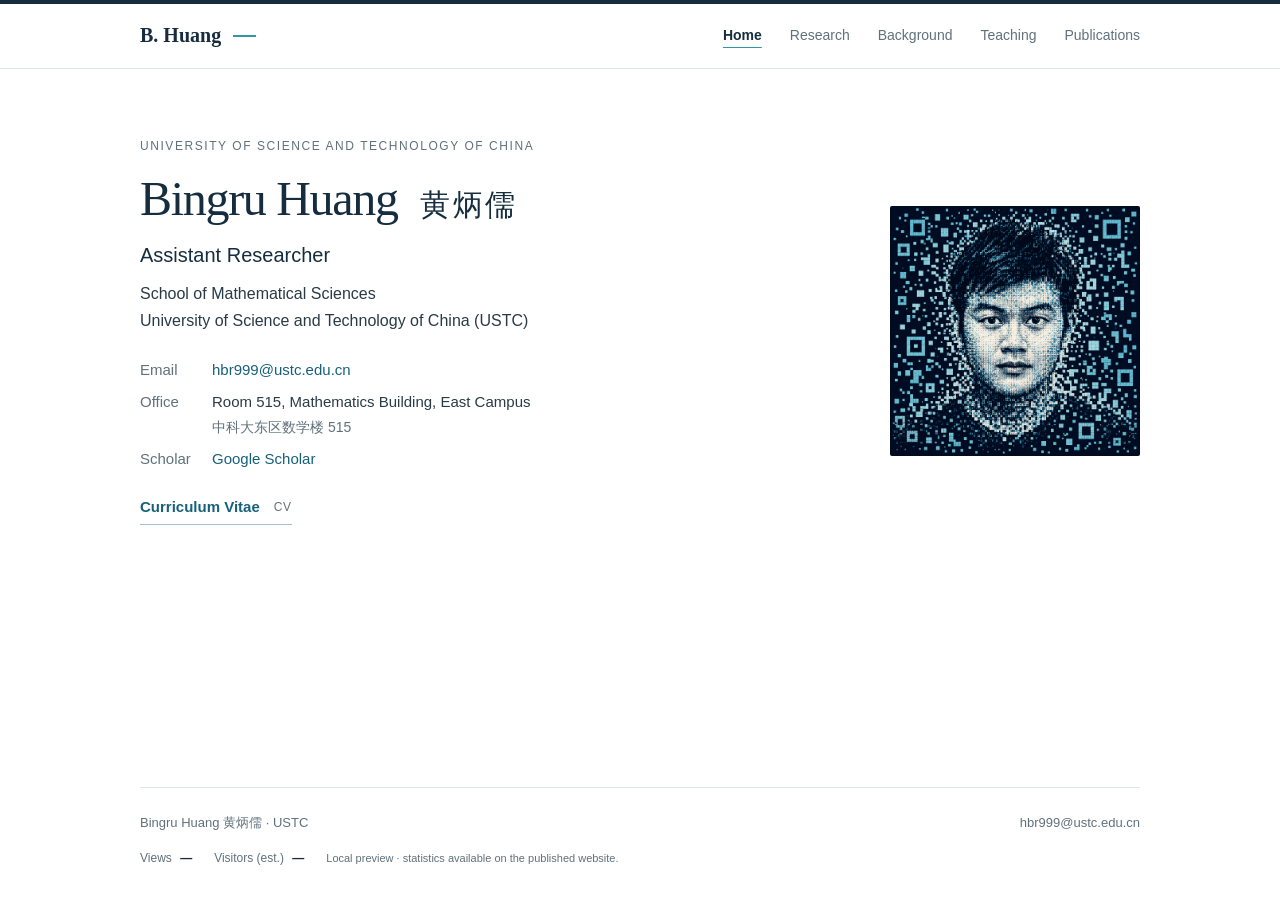
==== commit 2a3db2d4: "Update index.html" ====
--- a/index.html
+++ b/index.html
@@ -50,7 +50,6 @@
     <div class="site-stats" aria-label="Site-wide visit statistics">
       <span class="stat-item" title="Total page views across this website, including repeat visits.">Views <strong id="busuanzi_value_site_pv">—</strong></span>
       <span class="stat-item" title="Estimated visitors reported by the counter service; not an exact count of people.">Visitors (est.) <strong id="busuanzi_value_site_uv">—</strong></span>
-      <a class="stats-provider" href="https://busuanzi.ibruce.info/" aria-label="Visit statistics provided by Busuanzi">Busuanzi</a>
       <span class="stats-status" data-counter-status role="status">Enable JavaScript to view statistics.</span>
     </div>
   </footer>
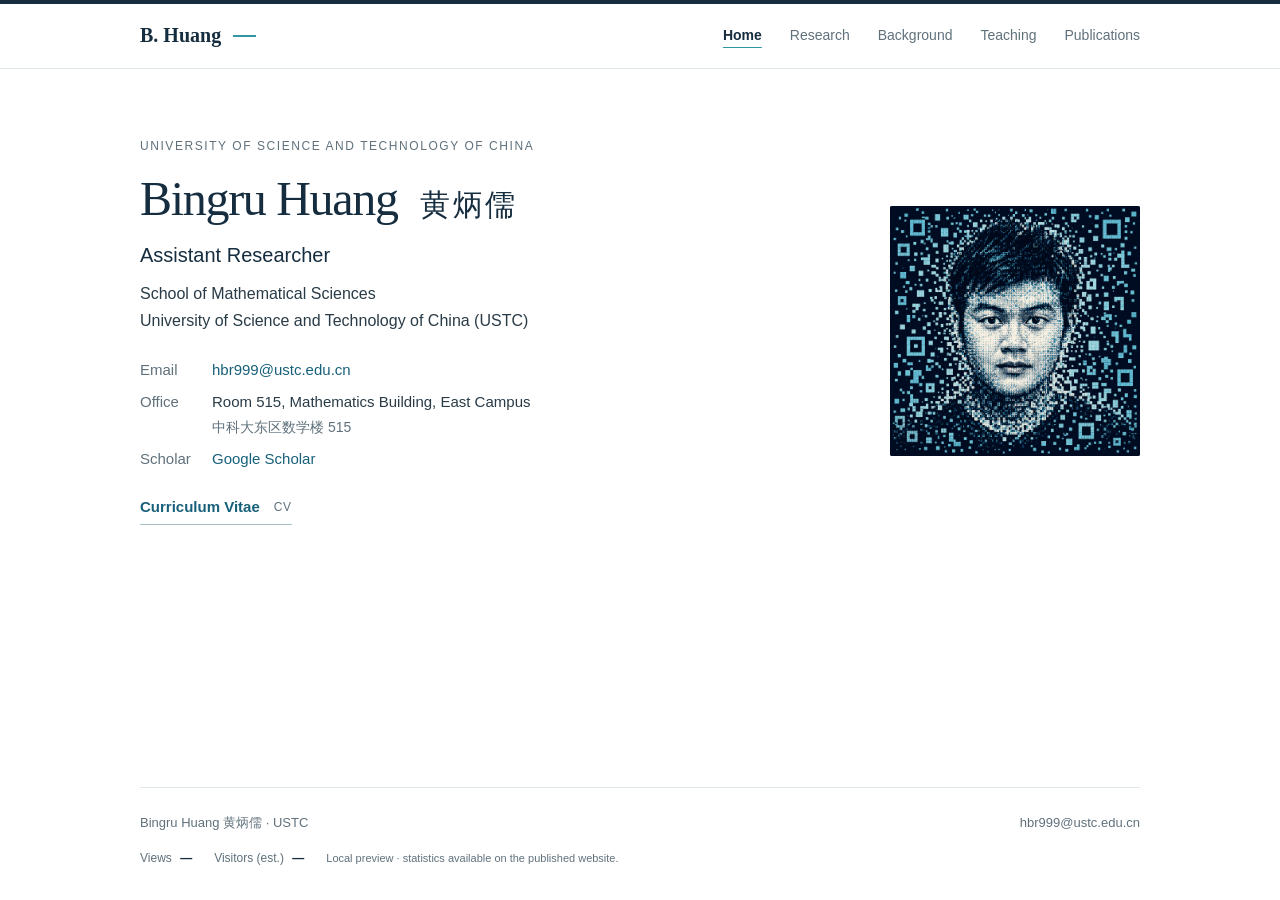
==== commit 20b13eab: "Add Google site verification meta tag Added Google site verification meta tag for SEO." ====
--- a/index.html
+++ b/index.html
@@ -1,6 +1,7 @@
 <!doctype html>
 <html lang="en">
 <head>
+  <meta name="google-site-verification" content="zyPlxMiCdBv9KLvyFQGcqSdnl28R3LXrJD18k21KLBY" />
   <meta charset="utf-8">
   <meta name="viewport" content="width=device-width, initial-scale=1">
   <meta name="description" content="Bingru Huang (黄炳儒), Assistant Researcher at USTC. Research in isogeometric analysis, approximation theory, computer-aided geometric design, and adaptive splines.">
